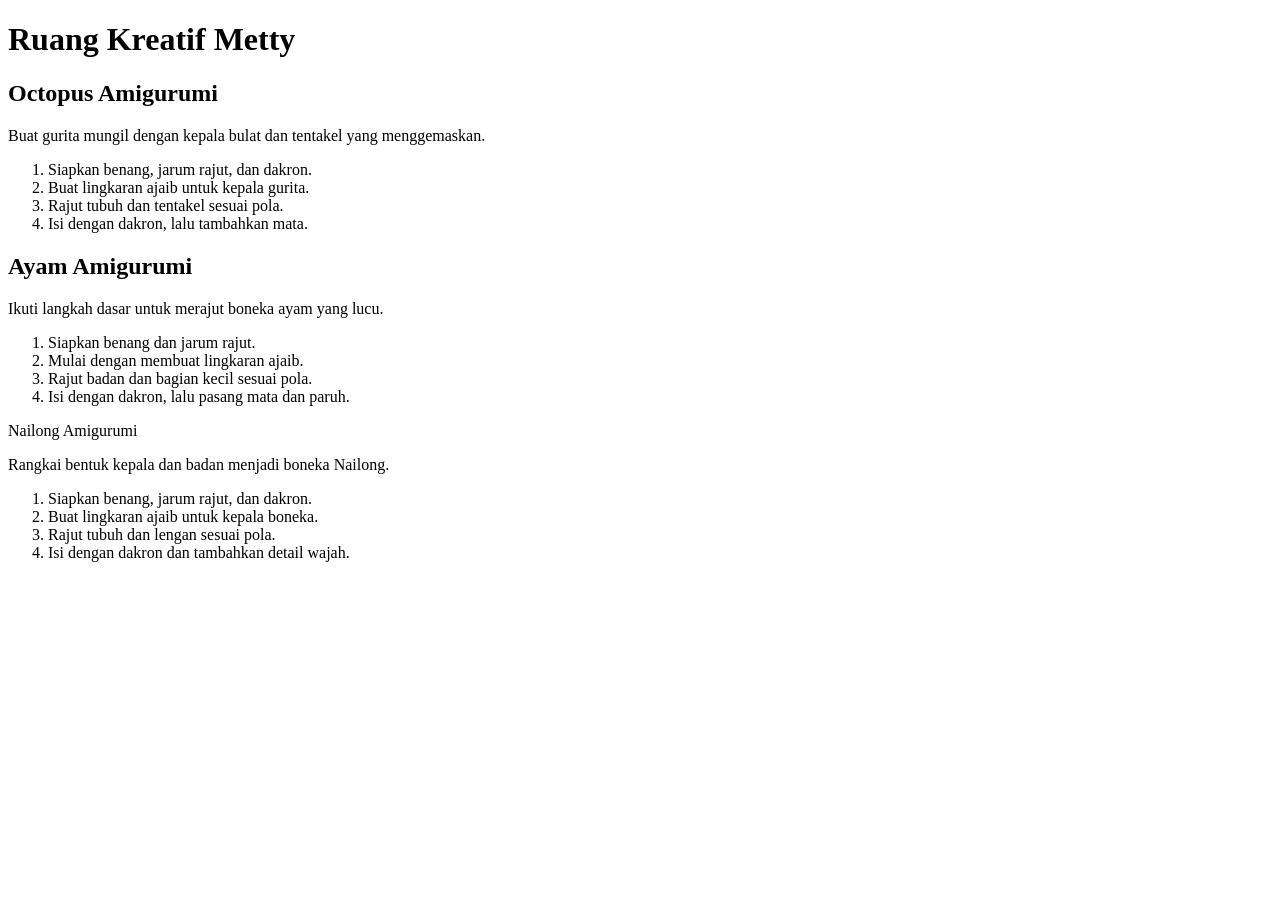
==== index.html @ d107f60c "tugas 2 ini tugas 2 alhamdulillah punya saya selesai masyaallah" ====
<!DOCTYPE html>
<html lang="id">
<head>
    <meta charset="UTF-8">
    <meta name="viewport" content="width=device-width, initial-scale=1.0">
    <title>Ruang Kreatif Metty | Tutorial Amigurumi</title>
</head>
<body> 
    <header>
        <h1>Ruang Kreatif Metty</h1>
    </header>
    <article>
        <main>
                    <h1>Octopus Amigurumi</h1>
                    <p>Buat gurita mungil dengan kepala bulat dan tentakel yang menggemaskan.</p>
                    <ol>
                        <li>Siapkan benang, jarum rajut, dan dakron.</li>
                        <li>Buat lingkaran ajaib untuk kepala gurita.</li>
                        <li>Rajut tubuh dan tentakel sesuai pola.</li>
                        <li>Isi dengan dakron, lalu tambahkan mata.</li>
                    </ol>
                </article>
                <article>
                    <h2>Ayam Amigurumi</h2>
                    <p>Ikuti langkah dasar untuk merajut boneka ayam yang lucu.</p>
                    <ol>
                        <li>Siapkan benang dan jarum rajut.</li>
                        <li>Mulai dengan membuat lingkaran ajaib.</li>
                        <li>Rajut badan dan bagian kecil sesuai pola.</li>
                        <li>Isi dengan dakron, lalu pasang mata dan paruh.</li>
                    </ol>
                </article>
                <article  
                    <h3>Nailong Amigurumi</h3>
                    <p>Rangkai bentuk kepala dan badan menjadi boneka Nailong.</p>
                    <ol>
                        <li>Siapkan benang, jarum rajut, dan dakron.</li>
                        <li>Buat lingkaran ajaib untuk kepala boneka.</li>
                        <li>Rajut tubuh dan lengan sesuai pola.</li>
                        <li>Isi dengan dakron dan tambahkan detail wajah.</li>
                    </ol>
                </article>
            </div>
        </section>
    </main>
</body>
</html>
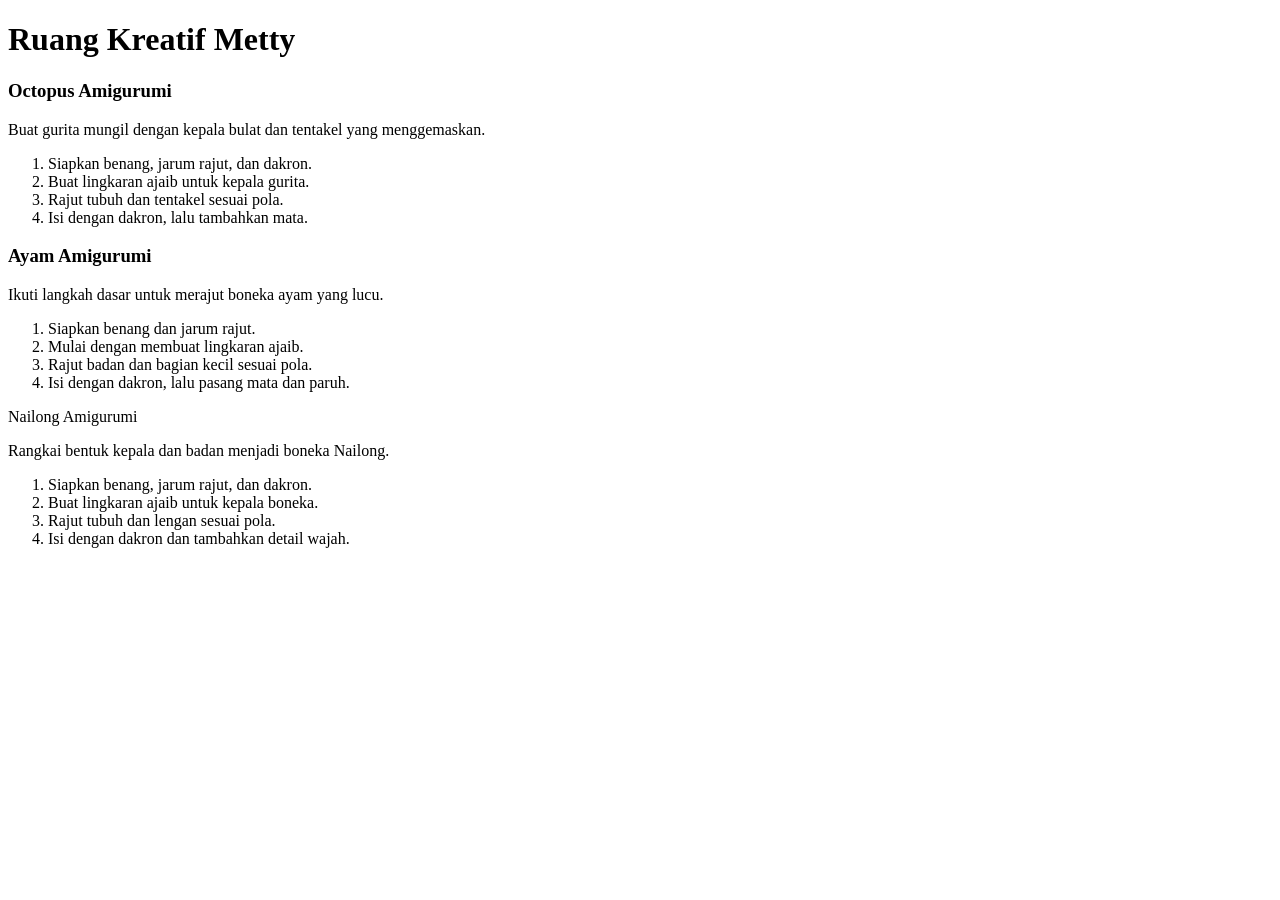
==== commit a73e4d0f: "tugas 3 ini tugas 3 alhamdulillah sudah selesai masyaallah mugo ilmu yang kita pelajri bermnfaat dan" ====
--- a/index.html
+++ b/index.html
@@ -11,7 +11,7 @@
     </header>
     <article>
         <main>
-                    <h1>Octopus Amigurumi</h1>
+                    <h3>Octopus Amigurumi</h3>
                     <p>Buat gurita mungil dengan kepala bulat dan tentakel yang menggemaskan.</p>
                     <ol>
                         <li>Siapkan benang, jarum rajut, dan dakron.</li>
@@ -21,7 +21,7 @@
                     </ol>
                 </article>
                 <article>
-                    <h2>Ayam Amigurumi</h2>
+                    <h3>Ayam Amigurumi</h3>
                     <p>Ikuti langkah dasar untuk merajut boneka ayam yang lucu.</p>
                     <ol>
                         <li>Siapkan benang dan jarum rajut.</li>
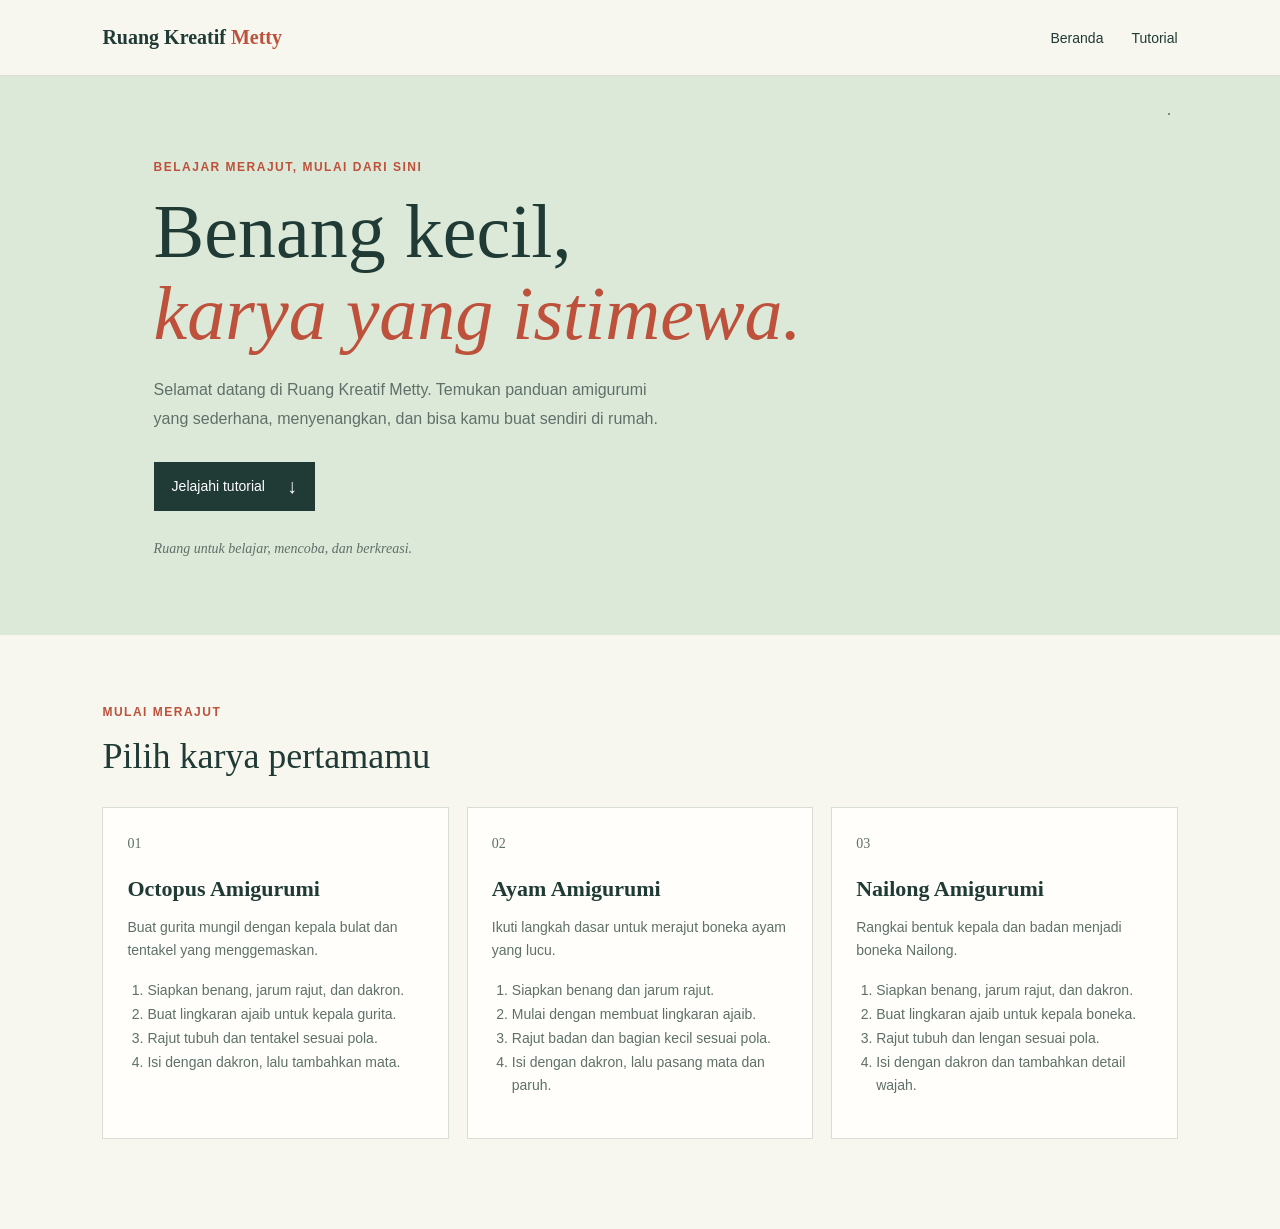
==== commit 455d05f0: "tugas 3 ini tugas 3 alhamdulillah udah selesai masyaallah terimakasih atas ilmu yang telah di berika" ====
--- a/index.html
+++ b/index.html
@@ -4,13 +4,34 @@
     <meta charset="UTF-8">
     <meta name="viewport" content="width=device-width, initial-scale=1.0">
     <title>Ruang Kreatif Metty | Tutorial Amigurumi</title>
+    <link rel="stylesheet" href="style.css">
 </head>
 <body> 
-    <header>
-        <h1>Ruang Kreatif Metty</h1>
+    <header class="site-header">
+        <a class="brand" href="#beranda">Ruang Kreatif <span>Metty</span></a>
+        <nav aria-label="Navigasi utama">
+            <a href="#beranda">Beranda</a>
+            <a href="#tutorial">Tutorial</a>
+        </nav>
     </header>
-    <article>
-        <main>
+
+    <main>
+        <section class="intro" id="beranda">
+            <p class="eyebrow">Belajar merajut, mulai dari sini</p>
+            <h1>Benang kecil,<br><span>karya yang istimewa.</span></h1>
+            <p class="intro-copy">Selamat datang di Ruang Kreatif Metty. Temukan panduan amigurumi yang sederhana, menyenangkan, dan bisa kamu buat sendiri di rumah.</p>
+            <a class="intro-link" href="#tutorial">Jelajahi tutorial <span aria-hidden="true">&darr;</span></a>
+            <p class="intro-note">Ruang untuk belajar, mencoba, dan berkreasi.</p>
+        </section>
+
+        <section class="tutorials" id="tutorial">
+            <div class="section-heading">
+                <p class="eyebrow">Mulai merajut</p>
+                <h2>Pilih karya pertamamu</h2>
+            </div>
+            <div class="tutorial-grid">
+                <article class="tutorial-item">
+                    <p class="item-number">01</p>
                     <h3>Octopus Amigurumi</h3>
                     <p>Buat gurita mungil dengan kepala bulat dan tentakel yang menggemaskan.</p>
                     <ol>
@@ -20,7 +41,8 @@
                         <li>Isi dengan dakron, lalu tambahkan mata.</li>
                     </ol>
                 </article>
-                <article>
+                <article class="tutorial-item">
+                    <p class="item-number">02</p>
                     <h3>Ayam Amigurumi</h3>
                     <p>Ikuti langkah dasar untuk merajut boneka ayam yang lucu.</p>
                     <ol>
@@ -30,7 +52,8 @@
                         <li>Isi dengan dakron, lalu pasang mata dan paruh.</li>
                     </ol>
                 </article>
-                <article  
+                <article class="tutorial-item">
+                    <p class="item-number">03</p>
                     <h3>Nailong Amigurumi</h3>
                     <p>Rangkai bentuk kepala dan badan menjadi boneka Nailong.</p>
                     <ol>
--- a/style.css
+++ b/style.css
@@ -0,0 +1,212 @@
+:root {
+    color-scheme: light;
+    --ink: #203b35;
+    --muted: #5e7069;
+    --paper: #f7f6ef;
+    --green: #dce9d8;
+    --accent: #bd513b;
+    --line: #d8ded3;
+}
+
+* {
+    box-sizing: border-box;
+}
+
+html {
+    scroll-behavior: smooth;
+}
+
+body {
+    margin: 0;
+    background: var(--paper);
+    color: var(--ink);
+    font-family: "Trebuchet MS", sans-serif;
+}
+
+.site-header {
+    min-height: 76px;
+    padding: 0 8%;
+    display: flex;
+    align-items: center;
+    justify-content: space-between;
+    border-bottom: 1px solid var(--line);
+}
+
+.brand {
+    color: var(--ink);
+    font-family: Georgia, serif;
+    font-size: 20px;
+    font-weight: 700;
+    text-decoration: none;
+}
+
+.brand span {
+    color: var(--accent);
+}
+
+nav {
+    display: flex;
+    gap: 28px;
+}
+
+nav a {
+    color: var(--ink);
+    font-size: 14px;
+    text-decoration: none;
+}
+
+nav a:hover {
+    color: var(--accent);
+}
+
+.intro {
+    min-height: 490px;
+    padding: 84px 12% 64px;
+    background-color: var(--green);
+    background-image: radial-gradient(#78917b 0.8px, transparent 0.8px);
+    background-position: right 8% top 28px;
+    background-size: 20px 20px;
+    background-repeat: no-repeat;
+}
+
+.eyebrow {
+    margin: 0 0 16px;
+    color: var(--accent);
+    font-size: 12px;
+    font-weight: 700;
+    letter-spacing: 1.5px;
+    text-transform: uppercase;
+}
+
+.intro h1 {
+    max-width: 760px;
+    margin: 0;
+    font-family: Georgia, serif;
+    font-size: clamp(42px, 6vw, 76px);
+    font-weight: 400;
+    line-height: 1.08;
+}
+
+.intro h1 span {
+    color: var(--accent);
+    font-style: italic;
+}
+
+.intro-copy {
+    max-width: 510px;
+    margin: 22px 0 28px;
+    color: var(--muted);
+    font-size: 16px;
+    line-height: 1.8;
+}
+
+.intro-link {
+    display: inline-flex;
+    align-items: center;
+    gap: 22px;
+    padding: 13px 18px;
+    background: var(--ink);
+    color: white;
+    font-size: 14px;
+    text-decoration: none;
+}
+
+.intro-link:hover {
+    background: var(--accent);
+}
+
+.intro-link span {
+    font-size: 20px;
+}
+
+.intro-note {
+    margin-top: 30px;
+    color: var(--muted);
+    font-family: Georgia, serif;
+    font-size: 14px;
+    font-style: italic;
+}
+
+.tutorials {
+    padding: 70px 8% 90px;
+}
+
+.section-heading {
+    margin-bottom: 30px;
+}
+
+.section-heading h2 {
+    margin: 0;
+    font-family: Georgia, serif;
+    font-size: 36px;
+    font-weight: 400;
+}
+
+.tutorial-grid {
+    display: grid;
+    grid-template-columns: repeat(3, minmax(0, 1fr));
+    gap: 18px;
+}
+
+.tutorial-item {
+    padding: 24px;
+    border: 1px solid var(--line);
+    background: #fffefa;
+}
+
+.item-number {
+    margin: 0 0 20px;
+    color: var(--accent);
+    font-family: Georgia, serif;
+    font-size: 24px;
+}
+
+.tutorial-item h3 {
+    margin: 0 0 10px;
+    font-family: Georgia, serif;
+    font-size: 22px;
+}
+
+.tutorial-item p,
+.tutorial-item li {
+    color: var(--muted);
+    font-size: 14px;
+    line-height: 1.7;
+}
+
+.tutorial-item ol {
+    padding-left: 20px;
+}
+
+@media (max-width: 700px) {
+    .site-header {
+        min-height: 68px;
+        padding: 0 6%;
+    }
+
+    nav {
+        gap: 16px;
+    }
+
+    .intro {
+        min-height: 0;
+        padding: 70px 8% 54px;
+        background-position: right 6% top 20px;
+    }
+
+    .intro h1 {
+        font-size: 46px;
+    }
+
+    .tutorials {
+        padding: 54px 6%;
+    }
+
+    .section-heading h2 {
+        font-size: 30px;
+    }
+
+    .tutorial-grid {
+        grid-template-columns: 1fr;
+    }
+}
